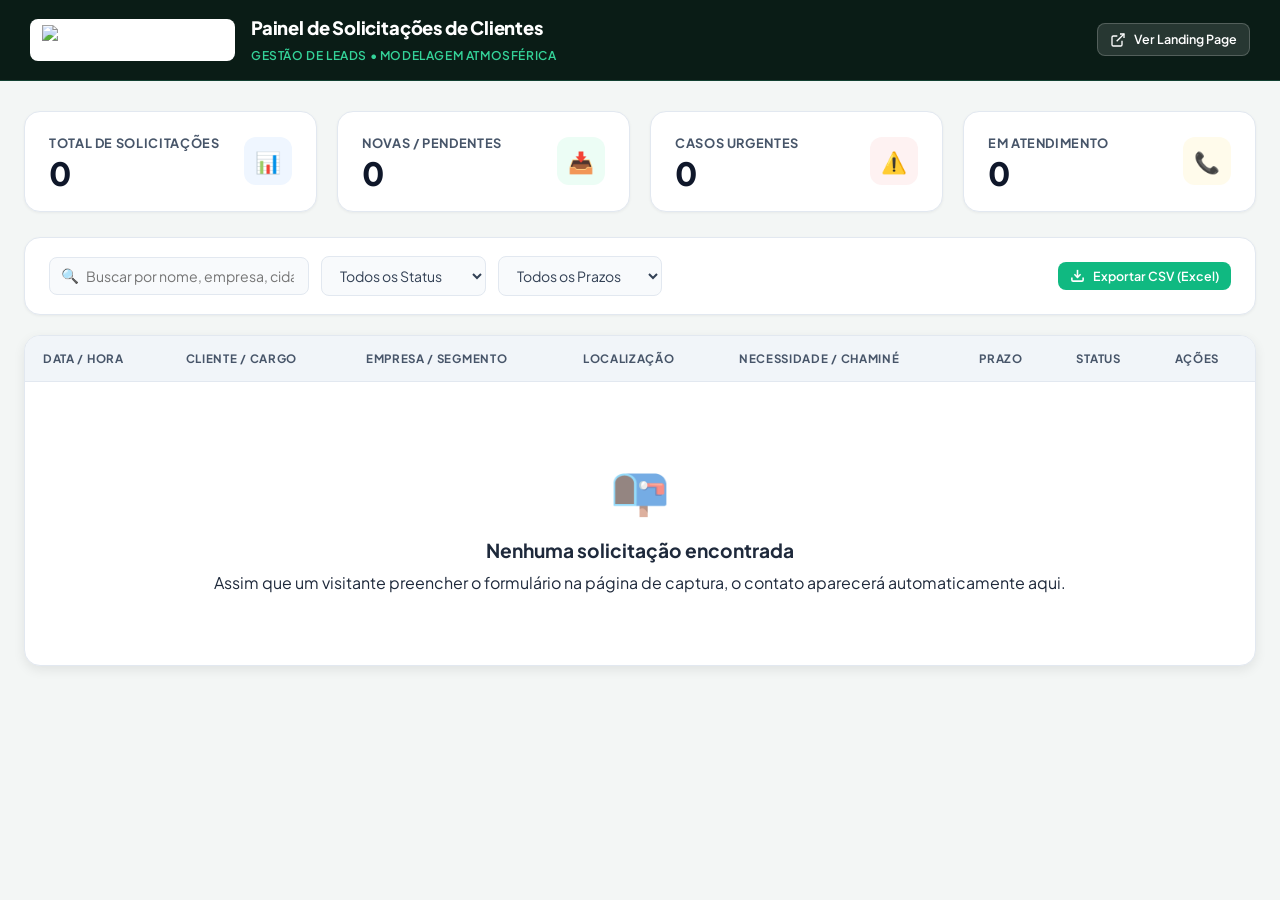
==== solicitacoes.html @ d15a5e30 "feat: integracao completa com banco de dados Supabase para captura e gestao de leads em tempo real" ====
<!DOCTYPE html>
<html lang="pt-BR">
<head>
    <meta charset="UTF-8">
    <meta name="viewport" content="width=device-width, initial-scale=1.0">
    <title>Painel de Solicitações de Clientes | Excelência Ambiental</title>
    
    <!-- Fontes e Ícones -->
    <link rel="preconnect" href="https://fonts.googleapis.com">
    <link rel="preconnect" href="https://fonts.gstatic.com" crossorigin>
    <link href="https://fonts.googleapis.com/css2?family=Plus+Jakarta+Sans:wght@400;500;600;700;800&family=Space+Grotesk:wght@600;700&display=swap" rel="stylesheet">
    
    <style>
        :root {
            --primary-dark: #0A1C16;
            --primary-green: #1B4B36;
            --emerald-500: #10B981;
            --emerald-400: #34D399;
            --amber-500: #F59E0B;
            --red-500: #EF4444;
            --blue-500: #3B82F6;
            
            --slate-50: #F8FAFC;
            --slate-100: #F1F5F9;
            --slate-200: #E2E8F0;
            --slate-300: #CBD5E1;
            --slate-600: #475569;
            --slate-700: #334155;
            --slate-800: #1E293B;
            --slate-900: #0F172A;
            --white: #FFFFFF;
            
            --font-main: 'Plus Jakarta Sans', sans-serif;
            --radius-md: 10px;
            --radius-lg: 16px;
            --shadow-sm: 0 1px 3px rgba(0,0,0,0.05);
            --shadow-md: 0 4px 12px rgba(0,0,0,0.08);
            --shadow-lg: 0 12px 28px rgba(0,0,0,0.12);
        }

        * {
            box-sizing: border-box;
            margin: 0;
            padding: 0;
        }

        body {
            font-family: var(--font-main);
            background-color: #F3F6F5;
            color: var(--slate-800);
            line-height: 1.5;
            min-height: 100vh;
        }

        /* Topbar */
        .admin-header {
            background: var(--primary-dark);
            color: var(--white);
            padding: 14px 30px;
            display: flex;
            align-items: center;
            justify-content: space-between;
            border-bottom: 1px solid rgba(52, 211, 153, 0.2);
            position: sticky;
            top: 0;
            z-index: 100;
        }

        .header-brand {
            display: flex;
            align-items: center;
            gap: 16px;
        }

        .header-logo {
            height: 42px;
            background: #FFFFFF;
            padding: 6px 12px;
            border-radius: 8px;
        }

        .header-title-wrap h1 {
            font-size: 1.15rem;
            font-weight: 800;
            color: var(--white);
            letter-spacing: -0.01em;
        }

        .header-title-wrap span {
            font-size: 0.75rem;
            color: var(--emerald-400);
            font-weight: 600;
            letter-spacing: 0.05em;
        }

        .header-actions {
            display: flex;
            align-items: center;
            gap: 12px;
        }

        .btn {
            display: inline-flex;
            align-items: center;
            gap: 8px;
            padding: 9px 18px;
            font-family: var(--font-main);
            font-size: 0.88rem;
            font-weight: 600;
            border-radius: 8px;
            border: none;
            cursor: pointer;
            text-decoration: none;
            transition: all 0.2s ease;
        }

        .btn-primary {
            background: var(--emerald-500);
            color: var(--white);
        }
        .btn-primary:hover {
            background: #059669;
        }

        .btn-secondary {
            background: rgba(255, 255, 255, 0.12);
            color: var(--white);
            border: 1px solid rgba(255, 255, 255, 0.2);
        }
        .btn-secondary:hover {
            background: rgba(255, 255, 255, 0.22);
        }

        .btn-success {
            background: #10B981;
            color: #FFF;
        }

        .btn-danger {
            background: #EF4444;
            color: #FFF;
        }

        .btn-sm {
            padding: 6px 12px;
            font-size: 0.78rem;
        }

        /* Container Principal */
        .admin-main {
            max-width: 1400px;
            margin: 30px auto;
            padding: 0 24px;
        }

        /* Cards de Métricas */
        .metrics-grid {
            display: grid;
            grid-template-columns: repeat(4, 1fr);
            gap: 20px;
            margin-bottom: 25px;
        }

        .metric-card {
            background: var(--white);
            border: 1px solid var(--slate-200);
            border-radius: var(--radius-lg);
            padding: 22px 24px;
            box-shadow: var(--shadow-sm);
            display: flex;
            align-items: center;
            justify-content: space-between;
        }

        .metric-info span {
            display: block;
            font-size: 0.8rem;
            font-weight: 700;
            color: var(--slate-600);
            text-transform: uppercase;
            letter-spacing: 0.05em;
            margin-bottom: 4px;
        }

        .metric-info h3 {
            font-size: 2rem;
            font-weight: 800;
            color: var(--slate-900);
            line-height: 1;
        }

        .metric-icon {
            width: 48px;
            height: 48px;
            border-radius: 12px;
            display: flex;
            align-items: center;
            justify-content: center;
            font-size: 1.3rem;
        }

        .metric-icon.green { background: #ECFDF5; color: #10B981; }
        .metric-icon.amber { background: #FFFBEB; color: #F59E0B; }
        .metric-icon.red { background: #FEF2F2; color: #EF4444; }
        .metric-icon.blue { background: #EFF6FF; color: #3B82F6; }

        /* Toolbar de Filtros */
        .toolbar-card {
            background: var(--white);
            border: 1px solid var(--slate-200);
            border-radius: var(--radius-lg);
            padding: 18px 24px;
            box-shadow: var(--shadow-sm);
            margin-bottom: 20px;
            display: flex;
            flex-wrap: wrap;
            align-items: center;
            justify-content: space-between;
            gap: 16px;
        }

        .toolbar-filters {
            display: flex;
            flex-wrap: wrap;
            align-items: center;
            gap: 12px;
            flex: 1;
        }

        .search-box {
            position: relative;
            min-width: 260px;
        }

        .search-box input {
            width: 100%;
            padding: 9px 14px 9px 36px;
            border: 1.5px solid var(--slate-200);
            border-radius: 8px;
            font-family: var(--font-main);
            font-size: 0.88rem;
            color: var(--slate-800);
            background: var(--slate-50);
        }

        .search-box input:focus {
            outline: none;
            border-color: var(--emerald-500);
            background: #FFF;
        }

        .search-icon {
            position: absolute;
            left: 12px;
            top: 50%;
            transform: translateY(-50%);
            color: var(--slate-400);
            font-size: 0.9rem;
        }

        .filter-select {
            padding: 9px 14px;
            border: 1.5px solid var(--slate-200);
            border-radius: 8px;
            font-family: var(--font-main);
            font-size: 0.88rem;
            color: var(--slate-700);
            background: var(--slate-50);
            cursor: pointer;
        }

        .toolbar-actions {
            display: flex;
            align-items: center;
            gap: 10px;
        }

        /* Tabela de Leads */
        .table-container {
            background: var(--white);
            border: 1px solid var(--slate-200);
            border-radius: var(--radius-lg);
            box-shadow: var(--shadow-md);
            overflow: hidden;
        }

        .leads-table {
            width: 100%;
            border-collapse: collapse;
            text-align: left;
            font-size: 0.88rem;
        }

        .leads-table thead {
            background: var(--slate-100);
            border-bottom: 1px solid var(--slate-200);
        }

        .leads-table th {
            padding: 14px 18px;
            font-weight: 700;
            color: var(--slate-600);
            text-transform: uppercase;
            font-size: 0.72rem;
            letter-spacing: 0.06em;
            white-space: nowrap;
        }

        .leads-table td {
            padding: 16px 18px;
            border-bottom: 1px solid var(--slate-100);
            vertical-align: middle;
        }

        .leads-table tr:hover td {
            background-color: #F8FAFC;
        }

        .lead-name-wrap {
            display: flex;
            flex-direction: column;
        }

        .lead-name {
            font-weight: 700;
            color: var(--slate-900);
        }

        .lead-role {
            font-size: 0.75rem;
            color: var(--slate-500);
        }

        .lead-company-wrap {
            display: flex;
            flex-direction: column;
        }

        .lead-company {
            font-weight: 600;
            color: var(--primary-green);
        }

        .lead-segment {
            font-size: 0.75rem;
            color: var(--slate-500);
        }

        .badge-tag {
            display: inline-flex;
            align-items: center;
            padding: 4px 10px;
            border-radius: 50px;
            font-size: 0.75rem;
            font-weight: 700;
            white-space: nowrap;
        }

        .badge-urgent {
            background: #FEE2E2;
            color: #991B1B;
            border: 1px solid #FCA5A5;
        }

        .badge-normal {
            background: #E0F2FE;
            color: #0369A1;
        }

        .badge-status {
            cursor: pointer;
            border: none;
            padding: 6px 12px;
            border-radius: 6px;
            font-family: var(--font-main);
            font-size: 0.78rem;
            font-weight: 700;
        }

        .status-novo { background: #DCFCE7; color: #15803D; }
        .status-contato { background: #FEF3C7; color: #B45309; }
        .status-proposta { background: #E0E7FF; color: #4338CA; }
        .status-concluido { background: #F1F5F9; color: #475569; }

        .action-btns {
            display: flex;
            align-items: center;
            gap: 6px;
        }

        .contact-btn {
            width: 32px;
            height: 32px;
            border-radius: 6px;
            display: inline-flex;
            align-items: center;
            justify-content: center;
            text-decoration: none;
            transition: all 0.2s ease;
        }

        .btn-wa-action {
            background: #25D366;
            color: #FFF;
        }
        .btn-wa-action:hover {
            background: #128C7E;
            transform: scale(1.1);
        }

        .btn-mail-action {
            background: var(--blue-500);
            color: #FFF;
        }
        .btn-mail-action:hover {
            background: #2563EB;
            transform: scale(1.1);
        }

        .btn-view-action {
            background: var(--slate-100);
            color: var(--slate-700);
            border: 1px solid var(--slate-200);
        }
        .btn-view-action:hover {
            background: var(--slate-200);
        }

        .btn-delete-action {
            background: #FEE2E2;
            color: #EF4444;
            border: none;
            cursor: pointer;
        }
        .btn-delete-action:hover {
            background: #EF4444;
            color: #FFF;
        }

        /* Estado Vazio */
        .empty-state {
            padding: 70px 20px;
            text-align: center;
            color: var(--slate-500);
        }
        .empty-state-icon {
            font-size: 3rem;
            margin-bottom: 12px;
            opacity: 0.6;
        }
        .empty-state h3 {
            font-size: 1.2rem;
            color: var(--slate-800);
            margin-bottom: 6px;
        }

        /* Modal de Detalhes */
        .modal-backdrop {
            position: fixed;
            top: 0;
            left: 0;
            width: 100%;
            height: 100%;
            background: rgba(15, 23, 42, 0.6);
            backdrop-filter: blur(4px);
            display: none;
            align-items: center;
            justify-content: center;
            z-index: 1000;
            padding: 20px;
        }

        .modal-backdrop.active {
            display: flex;
        }

        .modal-card {
            background: var(--white);
            border-radius: var(--radius-lg);
            width: 100%;
            max-width: 680px;
            max-height: 90vh;
            overflow-y: auto;
            box-shadow: var(--shadow-lg);
            animation: modalFadeIn 0.3s ease;
        }

        @keyframes modalFadeIn {
            from { opacity: 0; transform: scale(0.95); }
            to { opacity: 1; transform: scale(1); }
        }

        .modal-header {
            padding: 20px 24px;
            border-bottom: 1px solid var(--slate-200);
            display: flex;
            align-items: center;
            justify-content: space-between;
            background: var(--slate-50);
            border-radius: var(--radius-lg) var(--radius-lg) 0 0;
        }

        .modal-header h3 {
            font-size: 1.15rem;
            color: var(--slate-900);
        }

        .modal-close {
            background: transparent;
            border: none;
            font-size: 1.5rem;
            cursor: pointer;
            color: var(--slate-500);
        }

        .modal-body {
            padding: 24px;
        }

        .detail-row {
            display: grid;
            grid-template-columns: 1fr 1fr;
            gap: 16px;
            margin-bottom: 16px;
        }

        .detail-item label {
            display: block;
            font-size: 0.72rem;
            font-weight: 700;
            color: var(--slate-500);
            text-transform: uppercase;
            letter-spacing: 0.05em;
            margin-bottom: 3px;
        }

        .detail-item p {
            font-size: 0.95rem;
            font-weight: 600;
            color: var(--slate-900);
        }

        .message-box {
            background: var(--slate-50);
            border: 1px solid var(--slate-200);
            border-radius: 8px;
            padding: 14px;
            margin-top: 10px;
            font-size: 0.92rem;
            color: var(--slate-700);
            white-space: pre-wrap;
        }

        .utm-tag-list {
            display: flex;
            flex-wrap: wrap;
            gap: 8px;
            margin-top: 8px;
        }

        .utm-pill {
            background: var(--slate-100);
            border: 1px solid var(--slate-200);
            padding: 4px 10px;
            border-radius: 4px;
            font-size: 0.75rem;
            color: var(--slate-700);
            font-family: monospace;
        }

        @media (max-width: 1024px) {
            .metrics-grid { grid-template-columns: repeat(2, 1fr); }
        }

        @media (max-width: 768px) {
            .metrics-grid { grid-template-columns: 1fr; }
            .toolbar-card { flex-direction: column; align-items: stretch; }
            .toolbar-filters { flex-direction: column; }
            .search-box { min-width: 100%; }
            .table-container { overflow-x: auto; }
            .detail-row { grid-template-columns: 1fr; }
        }
    </style>
</head>
<body>

    <!-- Header do Painel -->
    <header class="admin-header">
        <div class="header-brand">
            <img src="logo.png" alt="Excelência Ambiental" class="header-logo">
            <div class="header-title-wrap">
                <h1>Painel de Solicitações de Clientes</h1>
                <span>GESTÃO DE LEADS • MODELAGEM ATMOSFÉRICA</span>
            </div>
        </div>

        <div class="header-actions">
            <a href="index.html" class="btn btn-secondary btn-sm" target="_blank">
                <svg width="16" height="16" viewBox="0 0 24 24" fill="none" stroke="currentColor" stroke-width="2"><path d="M18 13v6a2 2 0 0 1-2 2H5a2 2 0 0 1-2-2V8a2 2 0 0 1 2-2h6"/><polyline points="15 3 21 3 21 9"/><line x1="10" y1="14" x2="21" y2="3"/></svg>
                <span>Ver Landing Page</span>
            </a>
        </div>
    </header>

    <!-- Conteúdo Principal -->
    <main class="admin-main">
        
        <!-- Métricas Rápidas -->
        <section class="metrics-grid">
            <div class="metric-card">
                <div class="metric-info">
                    <span>Total de Solicitações</span>
                    <h3 id="stat-total">0</h3>
                </div>
                <div class="metric-icon blue">📊</div>
            </div>

            <div class="metric-card">
                <div class="metric-info">
                    <span>Novas / Pendentes</span>
                    <h3 id="stat-novas">0</h3>
                </div>
                <div class="metric-icon green">📥</div>
            </div>

            <div class="metric-card">
                <div class="metric-info">
                    <span>Casos Urgentes</span>
                    <h3 id="stat-urgentes">0</h3>
                </div>
                <div class="metric-icon red">⚠️</div>
            </div>

            <div class="metric-card">
                <div class="metric-info">
                    <span>Em Atendimento</span>
                    <h3 id="stat-atendimento">0</h3>
                </div>
                <div class="metric-icon amber">📞</div>
            </div>
        </section>

        <!-- Toolbar de Filtros e Exportação -->
        <section class="toolbar-card">
            <div class="toolbar-filters">
                <div class="search-box">
                    <span class="search-icon">🔍</span>
                    <input type="text" id="search-input" placeholder="Buscar por nome, empresa, cidade...">
                </div>

                <select id="filter-status" class="filter-select">
                    <option value="">Todos os Status</option>
                    <option value="Novo">Novos</option>
                    <option value="Em Contato">Em Contato</option>
                    <option value="Proposta Enviada">Proposta Enviada</option>
                    <option value="Concluído">Concluídos</option>
                </select>

                <select id="filter-urgencia" class="filter-select">
                    <option value="">Todos os Prazos</option>
                    <option value="urgente">Apenas Urgentes</option>
                    <option value="normal">Demais Prazos</option>
                </select>
            </div>

            <div class="toolbar-actions">
                <button class="btn btn-secondary btn-sm" id="btn-demo-lead" title="Gera um lead de demonstração para testar o painel">
                    <span>+ Simular Lead</span>
                </button>
                <button class="btn btn-success btn-sm" id="btn-export-csv">
                    <svg width="15" height="15" viewBox="0 0 24 24" fill="none" stroke="currentColor" stroke-width="2.5"><path d="M21 15v4a2 2 0 0 1-2 2H5a2 2 0 0 1-2-2v-4"/><polyline points="7 10 12 15 17 10"/><line x1="12" y1="15" x2="12" y2="3"/></svg>
                    <span>Exportar CSV (Excel)</span>
                </button>
            </div>
        </section>

        <!-- Tabela com Leads -->
        <section class="table-container">
            <table class="leads-table">
                <thead>
                    <tr>
                        <th>Data / Hora</th>
                        <th>Cliente / Cargo</th>
                        <th>Empresa / Segmento</th>
                        <th>Localização</th>
                        <th>Necessidade / Chaminé</th>
                        <th>Prazo</th>
                        <th>Status</th>
                        <th>Ações</th>
                    </tr>
                </thead>
                <tbody id="leads-table-body">
                    <!-- Preenchido dinamicamente pelo JavaScript -->
                </tbody>
            </table>

            <!-- Mensagem quando não houver registros -->
            <div id="empty-state" class="empty-state">
                <div class="empty-state-icon">📭</div>
                <h3>Nenhuma solicitação encontrada</h3>
                <p>Assim que um visitante preencher o formulário na página de captura, o contato aparecerá automaticamente aqui.</p>
            </div>
        </section>
    </main>

    <!-- Modal de Detalhes do Lead -->
    <div id="lead-modal" class="modal-backdrop">
        <div class="modal-card">
            <div class="modal-header">
                <h3 id="modal-title">Detalhes da Solicitação</h3>
                <button class="modal-close" id="modal-close-btn">&times;</button>
            </div>
            <div class="modal-body" id="modal-content">
                <!-- Conteúdo dinâmico -->
            </div>
        </div>
    </div>

    <!-- SUPABASE JS SDK -->
    <script src="https://cdn.jsdelivr.net/npm/@supabase/supabase-js@2"></script>

    <!-- SCRIPT DO PAINEL DE LEADS -->
    <script>
        document.addEventListener('DOMContentLoaded', () => {
            const tableBody = document.getElementById('leads-table-body');
            const emptyState = document.getElementById('empty-state');
            const searchInput = document.getElementById('search-input');
            const filterStatus = document.getElementById('filter-status');
            const filterUrgencia = document.getElementById('filter-urgencia');
            const btnExportCsv = document.getElementById('btn-export-csv');
            const btnDemoLead = document.getElementById('btn-demo-lead');
            
            const modal = document.getElementById('lead-modal');
            const modalContent = document.getElementById('modal-content');
            const modalCloseBtn = document.getElementById('modal-close-btn');

            // 1. Inicializa Cliente Supabase
            const SUPABASE_URL = 'https://qqvrgxhemzsgjbradlqv.supabase.co';
            const SUPABASE_ANON_KEY = 'sb_publishable_IxdmYD6DJ_GMfxGbP2rOnw_3wP9u-_c';
            const supabase = window.supabase ? window.supabase.createClient(SUPABASE_URL, SUPABASE_ANON_KEY) : null;

            let cachedLeads = [];

            // 2. Carrega os leads do Supabase com fallback para o localStorage
            async function fetchLeads() {
                let leads = [];
                if (supabase) {
                    try {
                        const { data, error } = await supabase
                            .from('leads')
                            .select('*')
                            .order('created_at', { ascending: false });

                        if (!error && data) {
                            leads = data;
                            // Atualiza o backup local
                            localStorage.setItem('excelencia_leads', JSON.stringify(leads));
                        } else {
                            console.warn('[Supabase] Erro ao buscar dados, usando local:', error);
                            leads = JSON.parse(localStorage.getItem('excelencia_leads') || '[]');
                        }
                    } catch (e) {
                        console.error('[Supabase] Falha ao consultar:', e);
                        leads = JSON.parse(localStorage.getItem('excelencia_leads') || '[]');
                    }
                } else {
                    leads = JSON.parse(localStorage.getItem('excelencia_leads') || '[]');
                }
                
                cachedLeads = leads;
                renderDashboard(cachedLeads);
            }

            // 3. Renderiza os Cards e Tabela
            function renderDashboard(allLeads = cachedLeads) {
                const searchTerm = searchInput.value.toLowerCase().trim();
                const statusTerm = filterStatus.value;
                const urgenciaTerm = filterUrgencia.value;

                // Atualiza métricas
                document.getElementById('stat-total').textContent = allLeads.length;
                document.getElementById('stat-novas').textContent = allLeads.filter(l => l.status === 'Novo').length;
                document.getElementById('stat-urgentes').textContent = allLeads.filter(l => (l.prazo || '').toLowerCase().includes('urgente') || l.tem_prazo === 'Sim').length;
                document.getElementById('stat-atendimento').textContent = allLeads.filter(l => l.status === 'Em Contato').length;

                // Filtros
                const filteredLeads = allLeads.filter(lead => {
                    const matchSearch = 
                        (lead.nome || '').toLowerCase().includes(searchTerm) ||
                        (lead.empresa || '').toLowerCase().includes(searchTerm) ||
                        (lead.cidade || '').toLowerCase().includes(searchTerm) ||
                        (lead.segmento || '').toLowerCase().includes(searchTerm) ||
                        (lead.email || '').toLowerCase().includes(searchTerm);

                    const matchStatus = statusTerm ? lead.status === statusTerm : true;
                    
                    let matchUrgencia = true;
                    if (urgenciaTerm === 'urgente') {
                        matchUrgencia = (lead.prazo || '').toLowerCase().includes('urgente') || lead.tem_prazo === 'Sim';
                    } else if (urgenciaTerm === 'normal') {
                        matchUrgencia = !(lead.prazo || '').toLowerCase().includes('urgente') && lead.tem_prazo !== 'Sim';
                    }

                    return matchSearch && matchStatus && matchUrgencia;
                });

                // Renderiza linhas
                tableBody.innerHTML = '';

                if (filteredLeads.length === 0) {
                    emptyState.style.display = 'block';
                } else {
                    emptyState.style.display = 'none';

                    filteredLeads.forEach(lead => {
                        const tr = document.createElement('tr');
                        const isUrgente = (lead.prazo || '').toLowerCase().includes('urgente') || lead.tem_prazo === 'Sim';
                        
                        // Formatação do WhatsApp para link direto
                        const cleanPhone = (lead.whatsapp || '').replace(/\D/g, '');
                        const waLink = cleanPhone ? `https://wa.me/55${cleanPhone}?text=Ol%C3%A1+${encodeURIComponent(lead.nome)}+da+${encodeURIComponent(lead.empresa)}%2C+recebemos+sua+solicita%C3%A7%C3%A3o+sobre+o+Estudo+de+Dispers%C3%A3o+Atmosf%C3%A9rica.` : '#';

                        const statusClass = 
                            lead.status === 'Novo' ? 'status-novo' :
                            lead.status === 'Em Contato' ? 'status-contato' :
                            lead.status === 'Proposta Enviada' ? 'status-proposta' : 'status-concluido';

                        tr.innerHTML = `
                            <td>
                                <strong>${lead.data_envio || '-'}</strong>
                            </td>
                            <td>
                                <div class="lead-name-wrap">
                                    <span class="lead-name">${lead.nome || '-'}</span>
                                    <span class="lead-role">${lead.cargo || '-'}</span>
                                </div>
                            </td>
                            <td>
                                <div class="lead-company-wrap">
                                    <span class="lead-company">${lead.empresa || '-'}</span>
                                    <span class="lead-segment">${lead.segmento || '-'}</span>
                                </div>
                            </td>
                            <td>${lead.cidade || '-'}/${lead.estado || '-'}</td>
                            <td>
                                <div><strong>${lead.necessidade || '-'}</strong></div>
                                <small style="color: #64748B;">Chaminé/Fonte: <strong>${lead.possui_fonte || '-'}</strong></small>
                            </td>
                            <td>
                                <span class="badge-tag ${isUrgente ? 'badge-urgent' : 'badge-normal'}">
                                    ${lead.prazo || 'Não definido'}
                                </span>
                            </td>
                            <td>
                                <select class="badge-status ${statusClass}" onchange="changeLeadStatus('${lead.id}', this.value)">
                                    <option value="Novo" ${lead.status === 'Novo' ? 'selected' : ''}>📥 Novo</option>
                                    <option value="Em Contato" ${lead.status === 'Em Contato' ? 'selected' : ''}>📞 Em Contato</option>
                                    <option value="Proposta Enviada" ${lead.status === 'Proposta Enviada' ? 'selected' : ''}>📄 Proposta</option>
                                    <option value="Concluído" ${lead.status === 'Concluído' ? 'selected' : ''}>✓ Concluído</option>
                                </select>
                            </td>
                            <td>
                                <div class="action-btns">
                                    <a href="${waLink}" target="_blank" class="contact-btn btn-wa-action" title="Chamar no WhatsApp">
                                        <svg viewBox="0 0 24 24" width="16" height="16" fill="currentColor"><path d="M.057 24l1.687-6.163c-1.041-1.804-1.588-3.849-1.587-5.946.003-6.556 5.338-11.891 11.893-11.891 3.181.001 6.167 1.24 8.413 3.488 2.245 2.248 3.481 5.236 3.48 8.414-.003 6.557-5.338 11.892-11.893 11.892-1.99-.001-3.951-.5-5.688-1.448l-6.305 1.654zm6.597-3.807c1.676.995 3.276 1.591 5.392 1.592 5.448 0 9.886-4.434 9.889-9.885.002-5.462-4.415-9.89-9.881-9.892-5.452 0-9.887 4.434-9.889 9.884-.001 2.225.651 3.891 1.746 5.634l-.999 3.648 3.742-.981zm11.387-5.464c-.074-.124-.272-.198-.57-.347-.297-.149-1.758-.868-2.031-.967-.272-.099-.47-.149-.669.149-.198.297-.768.967-.941 1.165-.173.198-.347.223-.644.074-.297-.149-1.255-.462-2.39-1.475-.883-.788-1.48-1.761-1.653-2.059-.173-.297-.018-.458.13-.606.134-.133.297-.347.446-.521.151-.172.2-.296.3-.495.099-.198.05-.372-.025-.521-.075-.148-.669-1.611-.916-2.206-.242-.579-.487-.501-.669-.51l-.57-.01c-.198 0-.52.074-.792.372s-1.04 1.016-1.04 2.479 1.065 2.876 1.213 3.074c.149.198 2.095 3.2 5.076 4.487.709.306 1.263.489 1.694.626.712.226 1.36.194 1.872.118.571-.085 1.758-.719 2.006-1.413.248-.695.248-1.29.173-1.414z"/></svg>
                                    </a>
                                    <a href="mailto:${lead.email || ''}" class="contact-btn btn-mail-action" title="Enviar E-mail">
                                        <svg viewBox="0 0 24 24" width="16" height="16" fill="none" stroke="currentColor" stroke-width="2"><path d="M4 4h16c1.1 0 2 .9 2 2v12c0 1.1-.9 2-2 2H4c-1.1 0-2-.9-2-2V6c0-1.1.9-2 2-2z"/><polyline points="22,6 12,13 2,6"/></svg>
                                    </a>
                                    <button class="contact-btn btn-view-action" onclick="viewLeadDetails('${lead.id}')" title="Ver Detalhes">
                                        👁️
                                    </button>
                                    <button class="contact-btn btn-delete-action" onclick="deleteLead('${lead.id}')" title="Excluir">
                                        🗑️
                                    </button>
                                </div>
                            </td>
                        `;
                        tableBody.appendChild(tr);
                    });
                }
            }

            // 4. Funções Globais para Mudança de Status e Ações
            window.changeLeadStatus = async (id, newStatus) => {
                if (supabase) {
                    try {
                        await supabase.from('leads').update({ status: newStatus }).eq('id', id);
                    } catch (e) {
                        console.error('Erro ao atualizar status no Supabase:', e);
                    }
                }
                const leadIndex = cachedLeads.findIndex(l => l.id === id);
                if (leadIndex !== -1) {
                    cachedLeads[leadIndex].status = newStatus;
                    localStorage.setItem('excelencia_leads', JSON.stringify(cachedLeads));
                    renderDashboard(cachedLeads);
                }
            };

            window.deleteLead = async (id) => {
                if (confirm('Deseja realmente remover esta solicitação?')) {
                    if (supabase) {
                        try {
                            await supabase.from('leads').delete().eq('id', id);
                        } catch (e) {
                            console.error('Erro ao deletar no Supabase:', e);
                        }
                    }
                    cachedLeads = cachedLeads.filter(l => l.id !== id);
                    localStorage.setItem('excelencia_leads', JSON.stringify(cachedLeads));
                    renderDashboard(cachedLeads);
                }
            };

            window.viewLeadDetails = (id) => {
                const lead = cachedLeads.find(l => l.id === id);
                if (!lead) return;

                modalContent.innerHTML = `
                    <div class="detail-row">
                        <div class="detail-item">
                            <label>Nome Completo</label>
                            <p>${lead.nome || '-'}</p>
                        </div>
                        <div class="detail-item">
                            <label>Empresa & Cargo</label>
                            <p>${lead.empresa || '-'} (${lead.cargo || '-'})</p>
                        </div>
                    </div>

                    <div class="detail-row">
                        <div class="detail-item">
                            <label>WhatsApp</label>
                            <p>${lead.whatsapp || '-'}</p>
                        </div>
                        <div class="detail-item">
                            <label>E-mail Corporativo</label>
                            <p>${lead.email || '-'}</p>
                        </div>
                    </div>

                    <div class="detail-row">
                        <div class="detail-item">
                            <label>Localização</label>
                            <p>${lead.cidade || '-'}/${lead.estado || '-'}</p>
                        </div>
                        <div class="detail-item">
                            <label>Segmento da Empresa</label>
                            <p>${lead.segmento || '-'}</p>
                        </div>
                    </div>

                    <div class="detail-row">
                        <div class="detail-item">
                            <label>Possui Fonte/Chaminé?</label>
                            <p>${lead.possui_fonte || '-'}</p>
                        </div>
                        <div class="detail-item">
                            <label>Necessidade Principal</label>
                            <p>${lead.necessidade || '-'}</p>
                        </div>
                    </div>

                    <div class="detail-row">
                        <div class="detail-item">
                            <label>Possui Notificação/Prazo?</label>
                            <p>${lead.tem_prazo || '-'} (${lead.prazo || '-'})</p>
                        </div>
                        <div class="detail-item">
                            <label>Data de Envio</label>
                            <p>${lead.data_envio || '-'}</p>
                        </div>
                    </div>

                    <div class="detail-item" style="margin-top: 14px;">
                        <label>Mensagem / Observações</label>
                        <div class="message-box">${lead.mensagem ? lead.mensagem : '<em>Nenhuma mensagem adicional informada.</em>'}</div>
                    </div>

                    <div class="detail-item" style="margin-top: 18px;">
                        <label>Origem do Tráfego & Rastreamento (UTM / Anúncios)</label>
                        <div class="utm-tag-list">
                            <span class="utm-pill">Origem: ${lead.utm_source || 'Direto'}</span>
                            <span class="utm-pill">Campanha: ${lead.utm_campaign || 'Nenhuma'}</span>
                            <span class="utm-pill">Mídia: ${lead.utm_medium || '-'}</span>
                            <span class="utm-pill">Termo: ${lead.utm_term || '-'}</span>
                        </div>
                    </div>
                `;

                modal.classList.add('active');
            };

            modalCloseBtn.addEventListener('click', () => modal.classList.remove('active'));
            modal.addEventListener('click', (e) => {
                if (e.target === modal) modal.classList.remove('active');
            });

            // 5. Exportação para CSV (Compatível com Excel)
            btnExportCsv.addEventListener('click', () => {
                if (cachedLeads.length === 0) {
                    alert('Não há solicitações para exportar.');
                    return;
                }

                const headers = ['ID', 'Data Envio', 'Status', 'Nome', 'Empresa', 'Cargo', 'Segmento', 'E-mail', 'WhatsApp', 'Cidade', 'Estado', 'Possui Chamine', 'Necessidade', 'Notificacao', 'Prazo', 'Mensagem', 'UTM Source', 'UTM Campaign'];
                
                const csvRows = [
                    headers.join(';')
                ];

                cachedLeads.forEach(l => {
                    const row = [
                        l.id,
                        `"${l.data_envio || ''}"`,
                        `"${l.status || ''}"`,
                        `"${(l.nome || '').replace(/"/g, '""')}"`,
                        `"${(l.empresa || '').replace(/"/g, '""')}"`,
                        `"${(l.cargo || '').replace(/"/g, '""')}"`,
                        `"${(l.segmento || '').replace(/"/g, '""')}"`,
                        `"${l.email || ''}"`,
                        `"${l.whatsapp || ''}"`,
                        `"${l.cidade || ''}"`,
                        `"${l.estado || ''}"`,
                        `"${l.possui_fonte || ''}"`,
                        `"${l.necessidade || ''}"`,
                        `"${l.tem_prazo || ''}"`,
                        `"${l.prazo || ''}"`,
                        `"${(l.mensagem || '').replace(/"/g, '""').replace(/\n/g, ' ')}"`,
                        `"${l.utm_source || ''}"`,
                        `"${l.utm_campaign || ''}"`
                    ];
                    csvRows.push(row.join(';'));
                });

                const csvContent = '\uFEFF' + csvRows.join('\n');
                const blob = new Blob([csvContent], { type: 'text/csv;charset=utf-8;' });
                const url = URL.createObjectURL(blob);
                const a = document.createElement('a');
                a.href = url;
                a.download = `excelencia_ambiental_solicitacoes_${new Date().toISOString().slice(0,10)}.csv`;
                a.click();
            });

            // 6. Botão de Simulação de Lead
            btnDemoLead.addEventListener('click', async () => {
                const demoLead = {
                    id: 'LEAD-' + Date.now(),
                    data_envio: new Date().toLocaleString('pt-BR'),
                    status: 'Novo',
                    nome: 'Carlos Eduardo Mendes',
                    empresa: 'Indústria Química Nordeste S/A',
                    cargo: 'Gerente de Meio Ambiente',
                    segmento: 'Indústria Química',
                    email: 'carlos.mendes@quimicanordeste.com.br',
                    whatsapp: '(81) 98877-6655',
                    cidade: 'Cabo de Santo Agostinho',
                    estado: 'PE',
                    possui_fonte: 'Sim',
                    necessidade: 'EIA/RIMA',
                    tem_prazo: 'Sim',
                    prazo: 'Urgente - até 15 dias',
                    mensagem: 'Estamos em processo de ampliação da planta de síntese e recebemos notificação da CPRH solicitando modelagem matemática AERMOD de emissões de SO2 e CO.',
                    utm_source: 'Google Ads (Pesquisa)',
                    utm_medium: 'cpc',
                    utm_campaign: 'modelagem_atmosferica_pe',
                    utm_content: 'anuncio_conama_513'
                };

                if (supabase) {
                    try {
                        await supabase.from('leads').insert([demoLead]);
                    } catch (e) {
                        console.error('Erro ao simular no Supabase:', e);
                    }
                }

                cachedLeads.unshift(demoLead);
                localStorage.setItem('excelencia_leads', JSON.stringify(cachedLeads));
                renderDashboard(cachedLeads);
            });

            // Listeners de Filtro
            searchInput.addEventListener('input', () => renderDashboard(cachedLeads));
            filterStatus.addEventListener('change', () => renderDashboard(cachedLeads));
            filterUrgencia.addEventListener('change', () => renderDashboard(cachedLeads));

            // Carregamento Inicial do Banco
            fetchLeads();
        });
    </script>
</body>
</html>
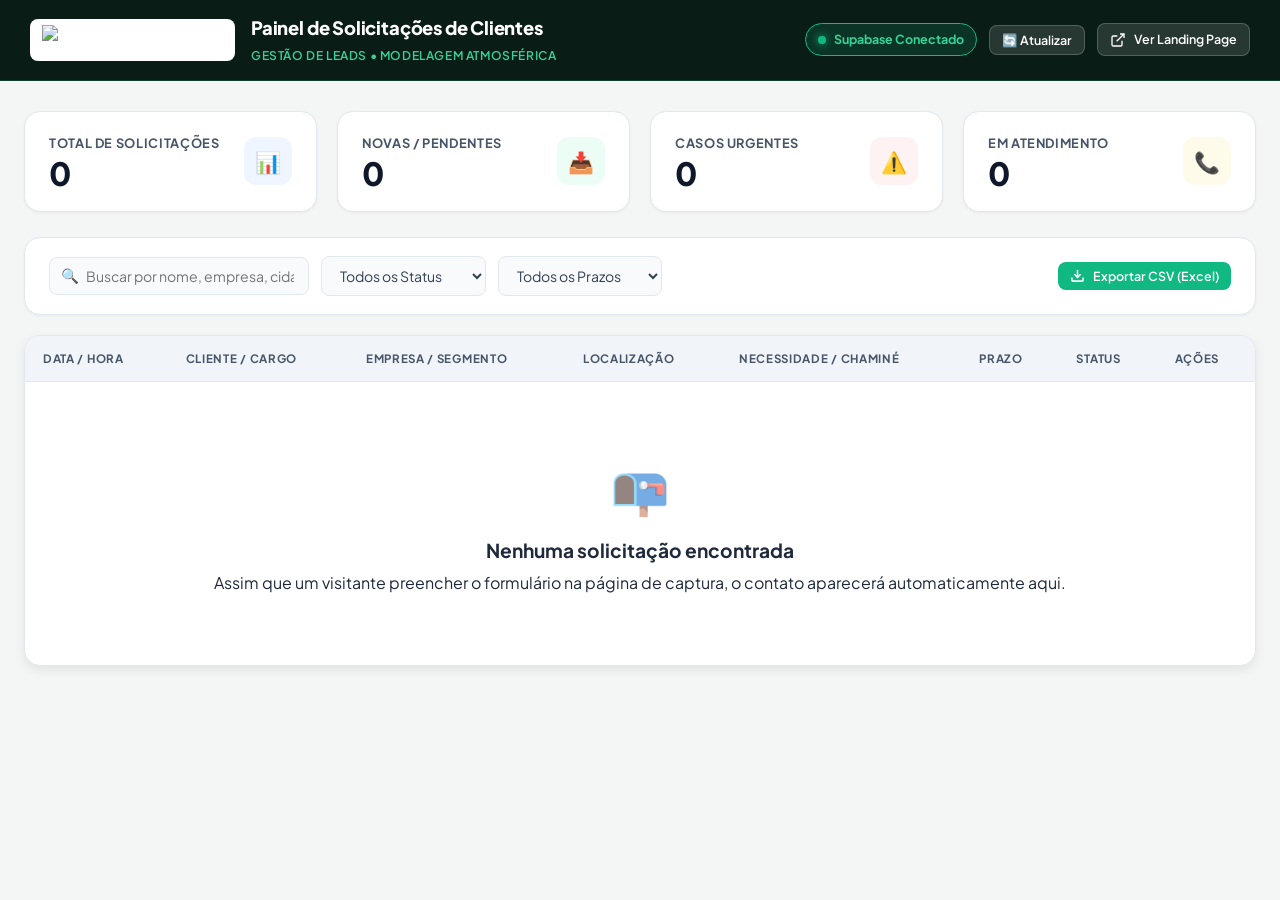
==== commit 7ed098f3: "feat: adicionar status em tempo real do Supabase e sincronizacao automatica no painel de leads" ====
--- a/solicitacoes.html
+++ b/solicitacoes.html
@@ -595,6 +595,15 @@
         </div>
 
         <div class="header-actions">
+            <div class="db-status-badge" style="display: flex; align-items: center; gap: 8px; background: rgba(16, 185, 129, 0.15); border: 1px solid #10B981; padding: 6px 12px; border-radius: 50px; font-size: 0.78rem; font-weight: 700; color: #34D399;">
+                <span style="width: 8px; height: 8px; background: #10B981; border-radius: 50%; display: inline-block; box-shadow: 0 0 8px #10B981;"></span>
+                <span>Supabase Conectado</span>
+            </div>
+
+            <button class="btn btn-secondary btn-sm" id="btn-sync-now" title="Atualizar dados do Supabase agora">
+                <span>🔄 Atualizar</span>
+            </button>
+
             <a href="index.html" class="btn btn-secondary btn-sm" target="_blank">
                 <svg width="16" height="16" viewBox="0 0 24 24" fill="none" stroke="currentColor" stroke-width="2"><path d="M18 13v6a2 2 0 0 1-2 2H5a2 2 0 0 1-2-2V8a2 2 0 0 1 2-2h6"/><polyline points="15 3 21 3 21 9"/><line x1="10" y1="14" x2="21" y2="3"/></svg>
                 <span>Ver Landing Page</span>
@@ -734,36 +743,36 @@
             const modalContent = document.getElementById('modal-content');
             const modalCloseBtn = document.getElementById('modal-close-btn');
 
-            // 1. Inicializa Cliente Supabase
+            // 1. Configurações da API Supabase
             const SUPABASE_URL = 'https://qqvrgxhemzsgjbradlqv.supabase.co';
-            const SUPABASE_ANON_KEY = 'sb_publishable_IxdmYD6DJ_GMfxGbP2rOnw_3wP9u-_c';
-            const supabase = window.supabase ? window.supabase.createClient(SUPABASE_URL, SUPABASE_ANON_KEY) : null;
+            const SUPABASE_KEY = 'sb_publishable_IxdmYD6DJ_GMfxGbP2rOnw_3wP9u-_c';
+            const SUPABASE_HEADERS = {
+                'apikey': SUPABASE_KEY,
+                'Authorization': `Bearer ${SUPABASE_KEY}`,
+                'Content-Type': 'application/json'
+            };
 
             let cachedLeads = [];
 
-            // 2. Carrega os leads do Supabase com fallback para o localStorage
+            // 2. Carrega os leads do Supabase via REST com fallback para localStorage
             async function fetchLeads() {
                 let leads = [];
-                if (supabase) {
-                    try {
-                        const { data, error } = await supabase
-                            .from('leads')
-                            .select('*')
-                            .order('created_at', { ascending: false });
-
-                        if (!error && data) {
-                            leads = data;
-                            // Atualiza o backup local
-                            localStorage.setItem('excelencia_leads', JSON.stringify(leads));
-                        } else {
-                            console.warn('[Supabase] Erro ao buscar dados, usando local:', error);
-                            leads = JSON.parse(localStorage.getItem('excelencia_leads') || '[]');
-                        }
-                    } catch (e) {
-                        console.error('[Supabase] Falha ao consultar:', e);
+                try {
+                    const resp = await fetch(`${SUPABASE_URL}/rest/v1/leads?select=*&order=created_at.desc`, {
+                        method: 'GET',
+                        headers: SUPABASE_HEADERS
+                    });
+
+                    if (resp.ok) {
+                        leads = await resp.json();
+                        localStorage.setItem('excelencia_leads', JSON.stringify(leads));
+                        console.log('[Supabase] Leads carregados com sucesso:', leads.length);
+                    } else {
+                        console.warn('[Supabase] Falha no GET, usando local:', resp.statusText);
                         leads = JSON.parse(localStorage.getItem('excelencia_leads') || '[]');
                     }
-                } else {
+                } catch (e) {
+                    console.error('[Supabase] Erro de rede ao buscar leads:', e);
                     leads = JSON.parse(localStorage.getItem('excelencia_leads') || '[]');
                 }
                 
@@ -883,13 +892,16 @@
 
             // 4. Funções Globais para Mudança de Status e Ações
             window.changeLeadStatus = async (id, newStatus) => {
-                if (supabase) {
-                    try {
-                        await supabase.from('leads').update({ status: newStatus }).eq('id', id);
-                    } catch (e) {
-                        console.error('Erro ao atualizar status no Supabase:', e);
-                    }
+                try {
+                    await fetch(`${SUPABASE_URL}/rest/v1/leads?id=eq.${id}`, {
+                        method: 'PATCH',
+                        headers: SUPABASE_HEADERS,
+                        body: JSON.stringify({ status: newStatus })
+                    });
+                } catch (e) {
+                    console.error('Erro ao atualizar status no Supabase:', e);
                 }
+
                 const leadIndex = cachedLeads.findIndex(l => l.id === id);
                 if (leadIndex !== -1) {
                     cachedLeads[leadIndex].status = newStatus;
@@ -900,13 +912,15 @@
 
             window.deleteLead = async (id) => {
                 if (confirm('Deseja realmente remover esta solicitação?')) {
-                    if (supabase) {
-                        try {
-                            await supabase.from('leads').delete().eq('id', id);
-                        } catch (e) {
-                            console.error('Erro ao deletar no Supabase:', e);
-                        }
+                    try {
+                        await fetch(`${SUPABASE_URL}/rest/v1/leads?id=eq.${id}`, {
+                            method: 'DELETE',
+                            headers: SUPABASE_HEADERS
+                        });
+                    } catch (e) {
+                        console.error('Erro ao deletar no Supabase:', e);
                     }
+
                     cachedLeads = cachedLeads.filter(l => l.id !== id);
                     localStorage.setItem('excelencia_leads', JSON.stringify(cachedLeads));
                     renderDashboard(cachedLeads);
@@ -1068,12 +1082,14 @@
                     utm_content: 'anuncio_conama_513'
                 };
 
-                if (supabase) {
-                    try {
-                        await supabase.from('leads').insert([demoLead]);
-                    } catch (e) {
-                        console.error('Erro ao simular no Supabase:', e);
-                    }
+                try {
+                    await fetch(`${SUPABASE_URL}/rest/v1/leads`, {
+                        method: 'POST',
+                        headers: SUPABASE_HEADERS,
+                        body: JSON.stringify(demoLead)
+                    });
+                } catch (e) {
+                    console.error('Erro ao simular no Supabase:', e);
                 }
 
                 cachedLeads.unshift(demoLead);
@@ -1081,13 +1097,24 @@
                 renderDashboard(cachedLeads);
             });
 
-            // Listeners de Filtro
-            searchInput.addEventListener('input', () => renderDashboard(cachedLeads));
-            filterStatus.addEventListener('change', () => renderDashboard(cachedLeads));
-            filterUrgencia.addEventListener('change', () => renderDashboard(cachedLeads));
+            // Botão de Atualização Manual
+            const btnSyncNow = document.getElementById('btn-sync-now');
+            if (btnSyncNow) {
+                btnSyncNow.addEventListener('click', async () => {
+                    const originalText = btnSyncNow.innerHTML;
+                    btnSyncNow.innerHTML = '<span>⏳ Atualizando...</span>';
+                    await fetchLeads();
+                    setTimeout(() => {
+                        btnSyncNow.innerHTML = originalText;
+                    }, 500);
+                });
+            }
 
             // Carregamento Inicial do Banco
             fetchLeads();
+
+            // Auto-atualização periódica a cada 15 segundos
+            setInterval(fetchLeads, 15000);
         });
     </script>
 </body>
